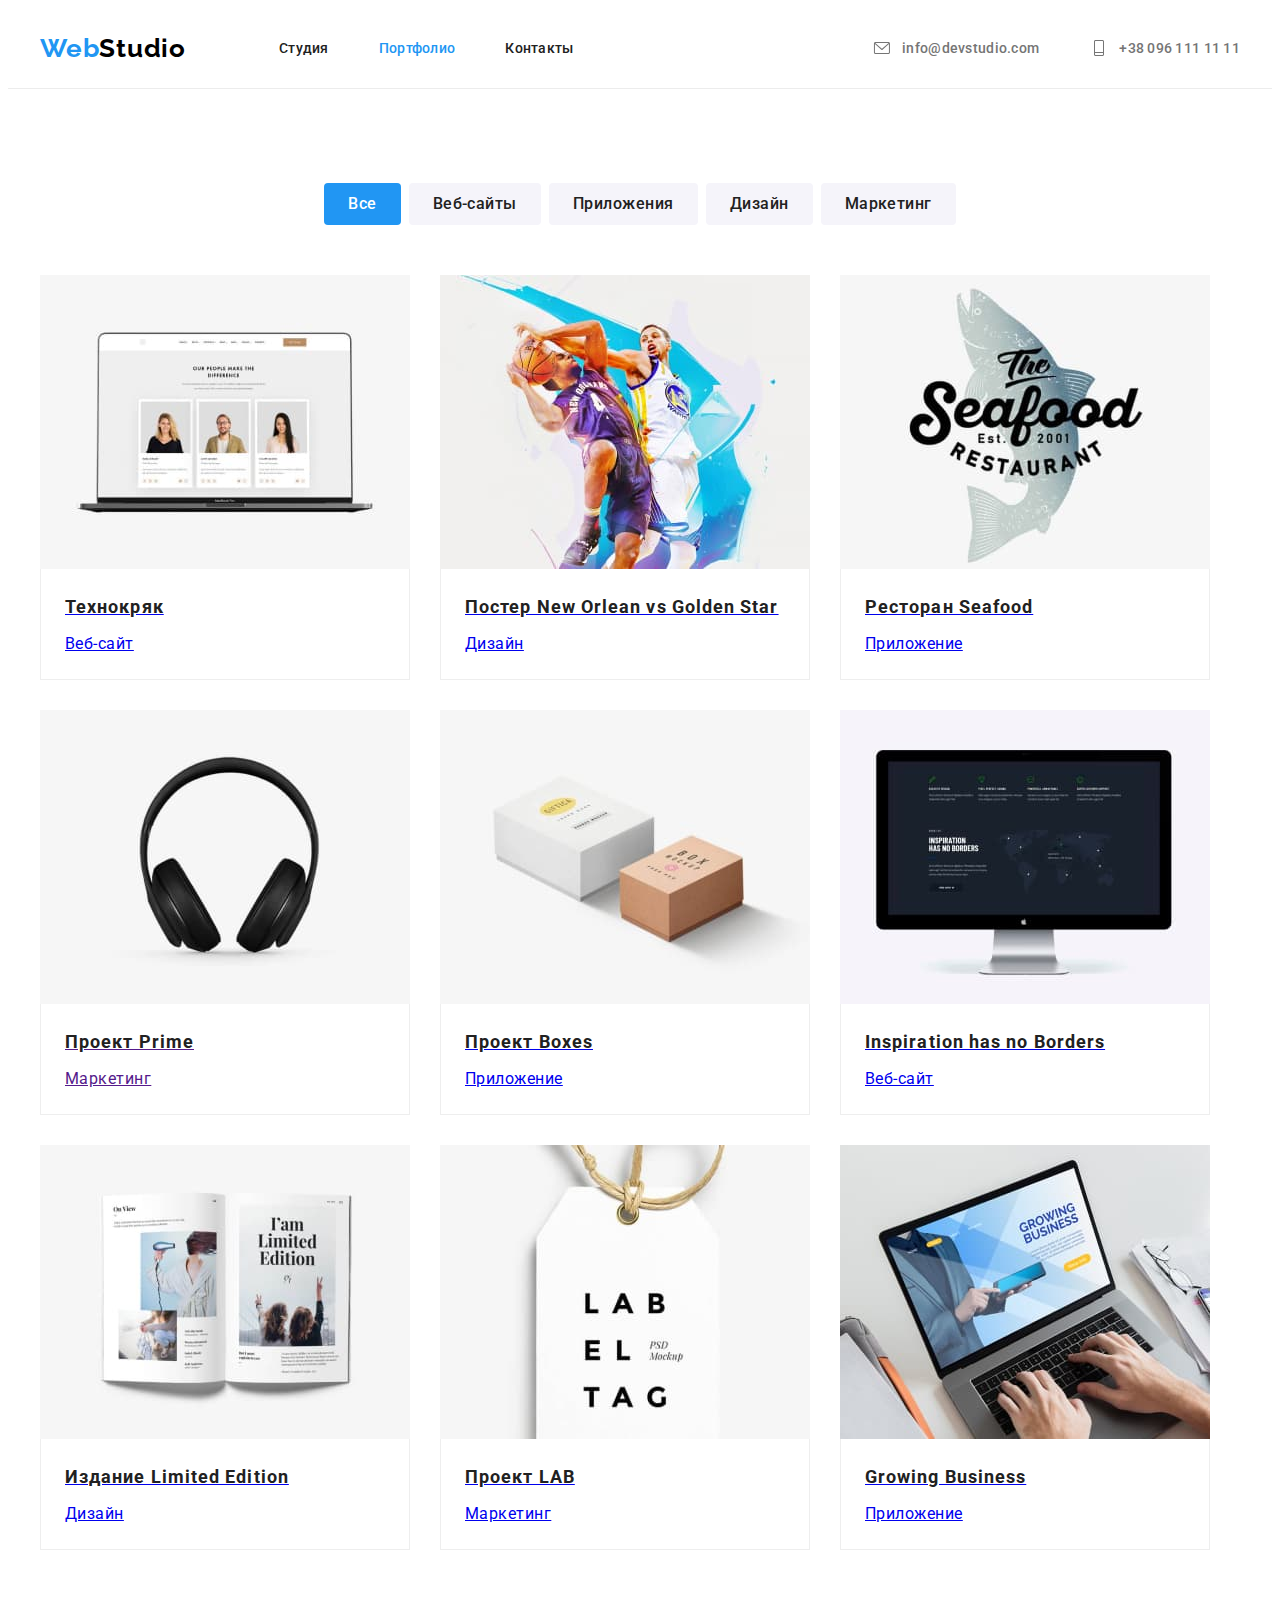
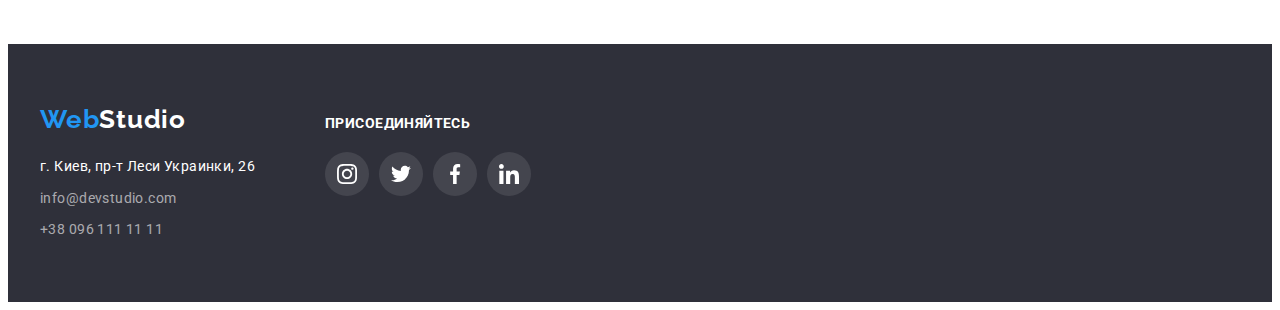
==== portfolio.html @ 07327b06 "hw 4" ====
<!DOCTYPE html>
<html lang="ru">

<head>
    <meta charset="UTF-8">
    <meta http-equiv="X-UA-Compatible" content="IE=edge">
    <meta name="viewport" content="width=device-width, initial-scale=1.0">
    <title>Web Studio</title>
    <link
        href="https://fonts.googleapis.com/css2?family=Raleway:wght@700&family=Roboto:wght@400;500;700;900&display=swap"
        rel="stylesheet">
    <link rel="stylesheet" href="https://cdnjs.cloudflare.com/ajax/libs/modern-normalize/1.1.0/modern-normalize.min.css"
            integrity="sha512-wpPYUAdjBVSE4KJnH1VR1HeZfpl1ub8YT/NKx4PuQ5NmX2tKuGu6U/JRp5y+Y8XG2tV+wKQpNHVUX03MfMFn9Q=="
            crossorigin="anonymous" referrerpolicy="no-referrer" />
    <link rel="stylesheet" href="./css/style.css">
</head>

<body>
    
    
    <header class="header">
        <div class="container">
            <a href="./index.html" lang="en" class="logo">Web<span class="logo-header">Studio</span></a>
            <nav>
                <ul class="nav-list">
                    <li><a href="./index.html" class="nav-list-link">Студия</a></li>
                    <li><a href="./portfolio.html" class="active nav-list-link">Портфолио</a></li>
                    <li><a href="#" class="nav-list-link">Контакты</a></li>
                </ul>
            </nav>
            <ul class="contact-list">
                <li class="contact-list-item">
    
                    <a href="mailto:info@devstudio.com" class="header-link">
                        <svg class="contact-icon" height="12">
                            <use href="./image/symbol-defs.svg#icon-amail"></use>
                        </svg>
                        info@devstudio.com</a>
                </li>
    
                <li class="contact-list-item">
                    <a href="tel:+380961111111" class="header-link">
                        <svg class="contact-icon" height="16">
                            <use href="./image/symbol-defs.svg#icon-phone"></use>
                        </svg>
                        +38 096 111 11 11</a>
                </li>
            </ul>
        </div>
    </header>

    <main>
        
            <section class="portfolio-section">
                <div class="container">
                <h1 class="visually-hidden">Наши работы</h1>
                <ul class="portfolio-nav-list">
                    <li class="portfolio-nav-list-iteam"><button type="button" class="active-portfolio-button">Все</button></li>
                    <li class="portfolio-nav-list-iteam"><button type="button">Веб-сайты</button></li>
                    <li class="portfolio-nav-list-iteam"><button type="button">Приложения</button></li>
                    <li class="portfolio-nav-list-iteam"><button type="button">Дизайн</button></li>
                    <li class="portfolio-nav-list-iteam"><button type="button">Маркетинг</button></li>
                </ul>

                <ul class="portfolio-section-list">
                    <li class="portfolio-section-list-iteam">
                        <a href="#" class="portfolio-section-list-link">
                        <img src="./image/portfolio/tehno-crack.jpg" alt="Технокряк" width="370" height="294">
                        <div class="portfolio-card-content">
                        <h2 class="title-text">Технокряк</h2>
                        <p>Веб-сайт</p>
                        </div>
                        </a>
                    </li>
                    <li class="portfolio-section-list-iteam">
                        <a href="#" class="portfolio-section-list-link">
                        <img src="./image/portfolio/post.jpg" alt="Постер New Orlean vs Golden Star" width="370" height="294">
                        <div class="portfolio-card-content">
                        <h2 class="title-text">Постер New Orlean vs Golden Star</h2>
                        <p>Дизайн</p>
                        </div>
                        </a>
                    </li>
                    <li class="portfolio-section-list-iteam">
                        <a href="#" class="portfolio-section-list-link">
                        <img src="./image/portfolio/restaurant.jpg" alt="Ресторан Seafood">
                        <div class="portfolio-card-content">
                        <h2 class="title-text">Ресторан Seafood</h2>
                        <p>Приложение</p>
                        </div>
                        </a>
                    </li>
                    <li class="portfolio-section-list-iteam">
                        <a href="" class="portfolio-section-list-link">
                        <img src="./image/portfolio/project-prime.jpg" alt="Проект Prime">
                        <div class="portfolio-card-content">
                        <h2 class="title-text">Проект Prime</h2>
                        <p>Маркетинг</p>
                        </div>
                        </a>
                    </li>
                    <li class="portfolio-section-list-iteam">
                        <a href="#" class="portfolio-section-list-link">
                        <img src="./image/portfolio/project-boxes.jpg" alt="Проект Boxes">
                        <div class="portfolio-card-content">
                        <h2 class="title-text">Проект Boxes</h2>
                        <p>Приложение</p>
                        </div>
                        </a>
                    </li>
                    <li class="portfolio-section-list-iteam">
                        <a href="#" class="portfolio-section-list-link">
                        <img src="./image/portfolio/inspiration-has-on-borders.jpg" alt="Inspiration has no Borders">
                        <div class="portfolio-card-content">
                        <h2 class="title-text">Inspiration has no Borders</h2>
                        <p>Веб-сайт</p>
                        </div>
                        </a>
                    </li>
                    <li class="portfolio-section-list-iteam">
                        <a href="#" class="portfolio-section-list-link">
                        <img src="./image/portfolio/limited-edishion-book.jpg" alt="Издание Limited Edition">
                        <div class="portfolio-card-content">
                        <h2 class="title-text">Издание Limited Edition</h2>
                        <p>Дизайн</p>
                        </div>
                        </a>
                    </li>
                    <li class="portfolio-section-list-iteam">
                        <a href="#" class="portfolio-section-list-link">
                        <img src="./image/portfolio/project-lab.jpg" alt="Проект LAB">
                        <div class="portfolio-card-content">
                        <h2 class="title-text">Проект LAB</h2>
                        <p>Маркетинг</p>
                        </div>
                        </a>
                    </li>
                    <li class="portfolio-section-list-iteam">
                        <a href="#" class="portfolio-section-list-link">
                        <img src="./image/portfolio/growing-business.jpg" alt="Growing Business">
                        <div class="portfolio-card-content">
                        <h2 class="title-text">Growing Business</h2>
                        <p>Приложение</p>
                        </div>
                        </a>
                    </li>
                </ul>
            </div>
            </section>
        


    </main>

    <!--Контакты-->
    
    <footer class="footer">
        <div class="container footer-container">
            <div class="address-group">
                <a href="./index.html" lang="en" class="logo">Web<span class="logo-footer">Studio</span></a>
                <address class="address">
                    <ul class="address-list">
                        <li class="address-list-item">г. Киев, пр-т Леси Украинки, 26</li>
                        <li class="address-list-item"><a href="mailto:info@devstudio.com"
                                class=address-list-link>info@devstudio.com</a></li>
                        <li class="address-list-item"><a href="tel:+380961111111" class=address-list-link>+38 096 111 11
                                11</a></li>
                    </ul>
    
                </address>
            </div>
            <div class="social-network-group">
                <p>присоединяйтесь</p>
                <ul class="footer-social-network-list">
                    <li class="footer-social-network-item">
                        <a href="#" class="social-network-link" alt="instagram">
                            <svg class="social-network-icon">
                                <use href="./image/symbol-defs.svg#icon-instagram"></use>
                            </svg>
                        </a>
                    </li>
                    <li class="footer-social-network-item">
                        <a href="#" class="social-network-link" alt="twitter">
                            <svg class="social-network-icon">
                                <use href="./image/symbol-defs.svg#icon-twitter"></use>
                            </svg>
                        </a>
                    </li>
                    <li class="footer-social-network-item">
                        <a href="#" class="social-network-link">
                            <svg class="social-network-icon" alt="facebook">
                                <use href="./image/symbol-defs.svg#icon-facebook"></use>
                            </svg>
                        </a>
                    </li>
                    <li class="footer-social-network-item">
                        <a href="#" class="social-network-link">
                            <svg class="social-network-icon" alt="linkedin">
                                <use href="./image/symbol-defs.svg#icon-linkedin"></use>
                            </svg>
                        </a>
                    </li>
                </ul>
    
            </div>
        </div>
    </footer>
    

</body>

</html>
---- css/style.css ----
/* Базовые стили */
:root {
  --main-text-color: #757575;
  --title-text-color: #212121;
  --link-text-color: #2196f3;
  --white-color: #ffffff;
  --logo-hedeader-color: #000000;
  --background-footer-color: #2f303a;
  --address-link-color: rgb(255, 255, 255, 0.6);
  --background-footer-social-link: rgb(255, 255, 255, 0.1);
  --background-color-primery: #f5f4fa;
  --border-portfolio-color: #eeeeee;
  --svg-icon-color: #afb1b8;

  --main-text-family: roboto;
  --main-text-weight: 400;
}

body {
  background-color: var(--white-color);
  color: var(--main-text-color);

  font-family: var(--main-text-family);
  font-weight: var(--main-text-weight);
  font-style: normal;
}

h1,
h2,
h3,
h4,
h5,
h6,
p,
ul,
li {
  margin: 0;
  padding: 0;
}

img {
  display: block;
  max-width: 100%;
  height: auto;
}
.container {
  width: 1200px;
  padding-left: 15px;
  padding-right: 15px;
  margin-left: auto;
  margin-right: auto;
}

.logo,
.address-list-link,
.header-link {
  text-decoration: none;
}
.nav-list a {
  text-decoration: none;
}

.nav-list,
.contact-list,
.our-pluses-list,
.our-work-list,
.our-team-list,
.address-list,
.portfolio-nav-list,
.portfolio-section-list,
.our-clients-list,
.social-network-list,
.footer-social-network-list {
  list-style: none;
}

/* All pages styles */
.header .logo {
  padding-top: 24px;
  padding-bottom: 24px;

  color: var(--link-text-color);
  font-family: Raleway;
  font-style: normal;
  font-weight: 700;
  font-size: 26px;
  line-height: 1.19;
  letter-spacing: 0.03em;
}
.logo-header {
  color: var(--logo-hedeader-color);
}
.footer .logo {
  color: var(--link-text-color);
  font-family: Raleway;
  font-style: normal;
  font-weight: 700;
  font-size: 26px;
  line-height: 1.19;
  letter-spacing: 0.03em;
}
.logo-footer {
  color: var(--white-color);
}

.title-text {
  color: var(--title-text-color);
}

.nav-list a {
  color: var(--title-text-color);
  font-weight: 500;
  font-size: 14px;
  line-height: 16px;
  letter-spacing: 0.02em;
}
.header-link {
  color: var(--main-text-color);
  font-weight: 500;
  font-size: 14px;
  line-height: 16px;
  letter-spacing: 0.02em;

  display: flex;
}
.header-link:hover,
.header-link:focus,
.nav-list-link:hover,
.nav-list-link:focus {
  color: var(--link-text-color);
}
.nav-list .active {
  color: var(--link-text-color);
}

.footer {
  background-color: var(--background-footer-color);
  padding-top: 60px;
  padding-bottom: 60px;
}
.address {
  color: var(--white-color);
  font-size: 14px;
  line-height: 1.71;
  letter-spacing: 0.03em;
  font-style: normal;
}

.address-list-link {
  color: var(--address-link-color);
}
.address-list-link:hover,
.address-list-link:focus {
  color: var(--link-text-color);
}

.footer .logo {
  display: inline-block;
  margin-bottom: 20px;
}
.address-list-item:not(:last-child) {
  margin-bottom: 8px;
}

.footer-container {
  display: flex;

  align-items: baseline;
}

.social-network-group p {
  margin-bottom: 20px;

  color: var(--white-color);

  font-weight: 700;
  font-size: 14px;
  line-height: 1.14;
  letter-spacing: 0.03em;
  text-transform: uppercase;
}

.footer-social-network-list {
  display: flex;
}

.footer-social-network-item:not(:last-child) {
  margin-right: 10px;
}
.footer .social-network-link {
  background-color: var(--background-footer-social-link);

  display: flex;
  justify-content: center;
  align-items: center;
}

.social-network-group {
  margin-left: 70px;
}

.footer .social-network-icon {
  fill: var(--white-color);
}

/* Main page styles */
/* Hedear styles */
.header {
  border-bottom: 1px solid #ececec;
}

.header .container {
  display: flex;
  align-items: center;
}

.nav-list {
  display: flex;
  margin-left: 93px;
}
.nav-list a {
  display: block;
  padding-top: 32px;
  padding-bottom: 32px;
}
.nav-list > li:not(:last-child) {
  margin-right: 50px;
}
.contact-list {
  display: flex;
  margin-left: auto;
}
.contact-list > li:not(:last-child) {
  margin-right: 50px;
}
contact-list-item {
  padding-top: 32px;
  padding-bottom: 32px;
}
.contact-icon {
  max-width: 20px;
  margin-right: 10px;

  fill: var(--main-text-color);
}

.header-link {
  display: flex;
  align-items: center;
}

.header-link:hover .contact-icon,
.header-link:focus .contact-icon {
  fill: var(--link-text-color);
}
.hero {
  padding-top: 200px;
  padding-bottom: 200px;
  color: var(--white-color);
  background-image: linear-gradient(
      to right,
      rgb(47, 48, 58, 0.4),
      rgb(47, 48, 58, 0.4)
    ),
    url(../image/hero.jpg);

  text-align: center;

  min-width: 1600px;
  height: 600px;
  margin-left: auto;
  margin-right: auto;
  background-repeat: no-repeat;
  background-position: center;
}

.title-hero {
  width: 696px;
  height: 120px;
  margin-left: auto;
  margin-right: auto;

  font-weight: 900;
  font-size: 44px;
  line-height: 1.36;
  text-align: center;
  vertical-align: baseline;
  letter-spacing: 0.06em;
  text-transform: uppercase;
}
.button-hero {
  min-width: 200px;
  height: 50px;
  border-radius: 4px;
  border-color: transparent;
  margin-top: 30px;

  background-color: var(--link-text-color);
  color: var(--white-color);

  font-family: inherit;
  font-style: inherit;
  font-weight: 700;
  font-size: 16px;
  line-height: 1.88;
  align-items: center;
  text-align: center;
  letter-spacing: 0.06em;
  cursor: pointer;
}

/* our pluses */
.visually-hidden {
  position: absolute;
  width: 1px;
  height: 1px;
  margin: -1px;
  border: 0;
  padding: 0;

  white-space: nowrap;
  clip-path: inset(100%);
  clip: rect(0 0 0 0);
  overflow: hidden;
}
.our-pluses {
  padding-top: 94px;
  padding-bottom: 94px;
}
.our-pluses h3 {
  margin-bottom: 10px;

  font-weight: 700;
  font-size: 14px;
  line-height: 1.14;
  letter-spacing: 0.03em;
  text-transform: uppercase;
}
.our-pluses p {
  font-size: 14px;
  line-height: 1.71;
  letter-spacing: 0.03em;
}

.our-pluses-list {
  display: flex;
  flex-wrap: wrap;
}

.our-pluses-list-iteam {
  width: 270px;
  margin-right: 30px;
}
.our-pluses-list-iteam:last-child {
  margin-right: 0;
}

.plus-icon-box {
  background-color: var(--background-color-primery);
  height: 120px;
  margin-bottom: 30px;

  display: flex;
  justify-content: center;
  align-items: center;

  border-radius: 4px;
}

.plus-icon {
  width: 70px;
  height: 70px;
}

.our-work h2,
.our-team h2,
.our-clients h2 {
  margin-bottom: 50px;

  font-weight: 700;
  font-size: 36px;
  line-height: 1.17;
  text-align: center;
  letter-spacing: 0.03em;
}

.our-work {
  padding-bottom: 94px;
}

.our-work-list {
  display: flex;
  flex-wrap: wrap;
}
.our-work-direction:not(:last-child) {
  margin-right: 30px;
}

.our-team h3 {
  margin-top: 30px;
  margin-bottom: 10px;

  font-weight: 500;
  font-size: 16px;
  line-height: 1.19;
  text-align: center;
  letter-spacing: 0.03em;
}
.our-team p {
  margin-bottom: 16px;

  font-size: 16px;
  line-height: 1.19;
  text-align: center;
  letter-spacing: 0.03em;
}

.our-team {
  background-color: var(--background-color-primery);
  padding-top: 94px;
  padding-bottom: 94px;
}
.our-team li {
  background-color: var(--white-color);
}

.our-team-list {
  display: flex;
  flex-wrap: wrap;
}

.prof-cards {
  border-radius: 4px;
  box-shadow: 0px 4px 4px 0px rgba(0, 0, 0, 0.25);
}
.prof-cards:not(:last-child) {
  margin-right: 30px;
}

.social-network-list {
  margin-right: 32px;
  margin-left: 32px;
  margin-bottom: 30px;

  display: flex;
  justify-content: space-between;
}

.social-network-link {
  display: block;
  width: 44px;
  height: 44px;

  border-radius: 50%;

  display: flex;
  justify-content: center;
  align-items: center;
}

.social-network-icon {
  width: 20px;
  height: 20px;

  fill: var(--svg-icon-color);
}

.social-network-link:hover,
.social-network-link:focus {
  background-color: var(--link-text-color);
}

.social-network-link:hover .social-network-icon,
.social-network-link:focus .social-network-icon {
  background-color: var(--link-text-color);
  fill: var(--border-portfolio-color);
}

/* Our clients */

.our-clients {
  padding-top: 94px;
  padding-bottom: 94px;
}

.our-clients-list {
  display: flex;
  justify-content: space-between;
}

.client-link {
  width: 170px;
  height: 92px;

  padding-top: 16px;
  padding-bottom: 16px;
  padding-left: 32px;
  padding-right: 32px;

  display: flex;
  justify-content: center;
  align-items: center;

  border: 1px solid var(--svg-icon-color);
  border-radius: 4px;
}

.client-label {
  width: 106px;
  height: 60px;

  fill: var(--svg-icon-color);
}

.client-link:hover,
.client-link:focus {
  border-color: var(--link-text-color);
  cursor: pointer;
}

.client-link:hover .client-label,
.client-link:focus .client-label {
  fill: var(--link-text-color);
  cursor: pointer;
}

/* Portfolio */

.portfolio-section {
  padding-top: 94px;
  padding-bottom: 94px;
}
.portfolio-nav-list {
  display: flex;
  justify-content: center;

  margin-bottom: 50px;
}

.portfolio-nav-list button {
  padding: 6px 22px;
  border-radius: 4px;
  border-color: transparent;

  background-color: var(--background-color-primery);
  color: var(--title-text-color);

  font-family: inherit;
  font-style: inherit;
  font-weight: 500;
  font-size: 16px;
  line-height: 1.62;
  text-align: center;
  letter-spacing: 0.03em;

  cursor: pointer;
}

.portfolio-section-list-link {
  display: block;
}

.portfolio-section-list-link:hover,
.portfolio-section-list-link:focus {
  box-shadow: 0px 4px 4px 0px rgba(0, 0, 0, 0.25);
}
.portfolio-nav-list-iteam:not(:last-child) {
  margin-right: 8px;
}

.portfolio-nav-list button:hover,
.portfolio-nav-list button:focus {
  background-color: var(--link-text-color);
  color: var(--white-color);
  box-shadow: 0px 4px 4px 0px rgba(0, 0, 0, 0.25);
}
.portfolio-nav-list .active-portfolio-button {
  background-color: var(--link-text-color);
  color: var(--white-color);
}
.portfolio-section h2 {
  margin-bottom: 4px;

  font-weight: 700;
  font-size: 18px;
  line-height: 2;
  letter-spacing: 0.06em;
}
.portfolio-section p {
  font-size: 16px;
  line-height: 1.87;
  letter-spacing: 0.03em;
}
.portfolio-card-content {
  padding-top: 20px;
  padding-bottom: 20px;
  padding-left: 24px;
  padding-right: 24px;

  border-left: 1px solid var(--border-portfolio-color);
  border-right: 1px solid var(--border-portfolio-color);
  border-bottom: 1px solid var(--border-portfolio-color);
}

.portfolio-section-list {
  display: flex;
  flex-wrap: wrap;
}

.portfolio-section-list-iteam {
  width: calc ((100% - 60px) / 3);
  margin-right: 30px;
  margin-bottom: 30px;
}
.portfolio-section-list-iteam:nth-child(3n) {
  margin-right: 0;
}
.portfolio-section-list-iteam:nth-last-child(-n + 3) {
  margin-bottom: 0;
}
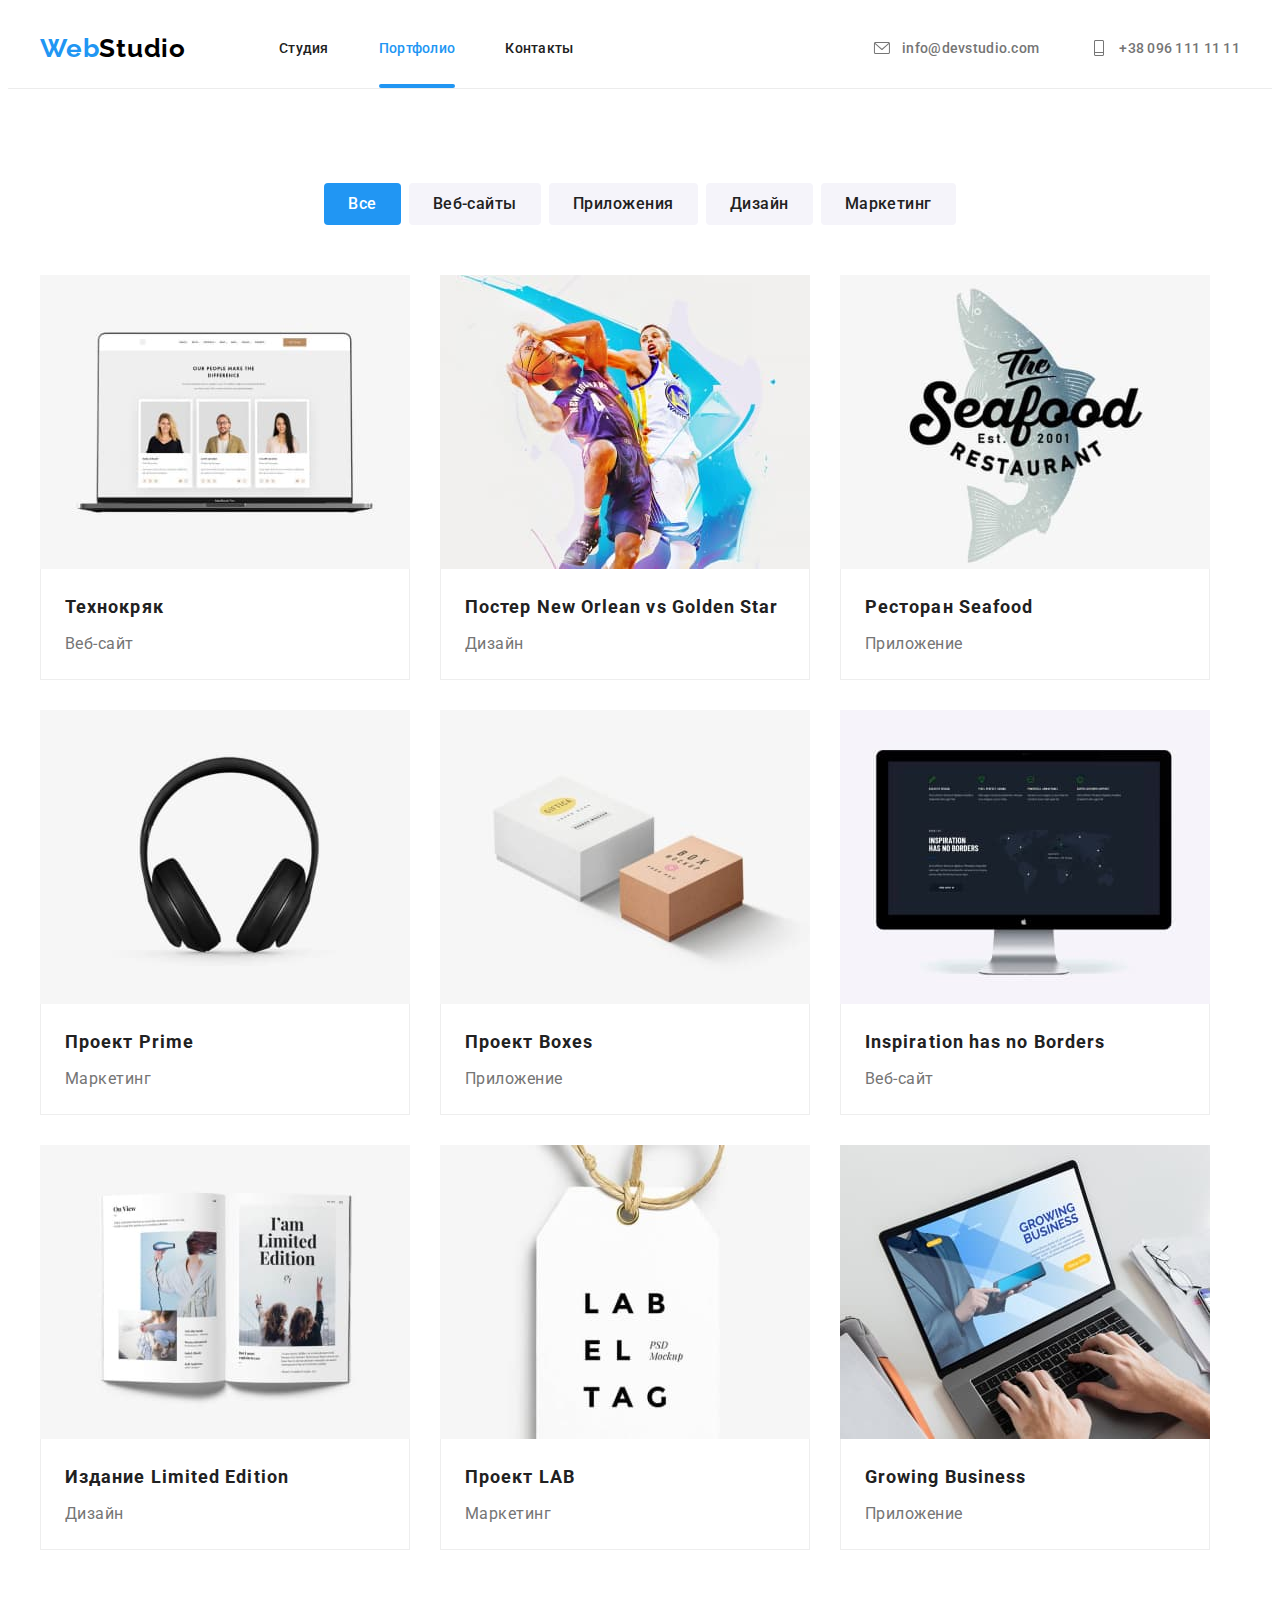
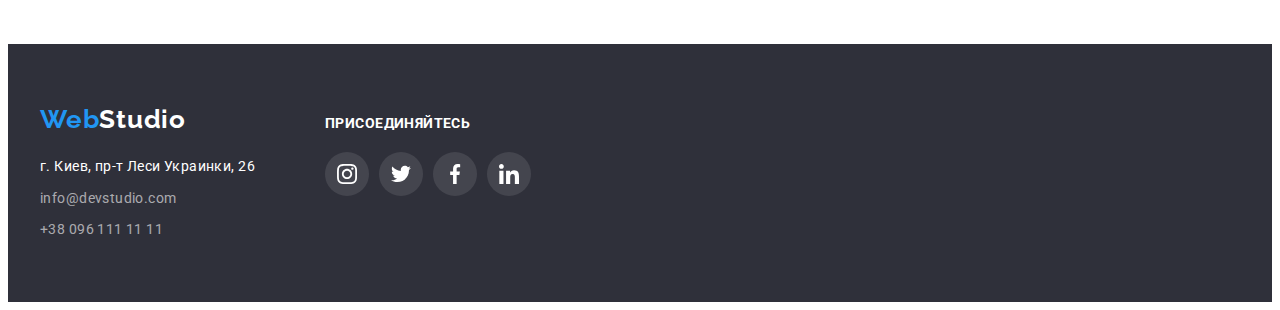
==== commit bd791ff4: "осталась модалка" ====
--- a/portfolio.html
+++ b/portfolio.html
@@ -65,7 +65,12 @@
                 <ul class="portfolio-section-list">
                     <li class="portfolio-section-list-iteam">
                         <a href="#" class="portfolio-section-list-link">
-                        <img src="./image/portfolio/tehno-crack.jpg" alt="Технокряк" width="370" height="294">
+                        <div class="portfolio-card-img">                      
+                            <img src="./image/portfolio/tehno-crack.jpg" alt="Технокряк" width="370" height="294">
+                            <p class="overlay"> Технокряк это современная площадка распространения коронавируса.
+                                Компании используют эту платформу для цифрового шпионажа и атак на
+                                защищённые сервера конкурентов.</p>
+                        </div>
                         <div class="portfolio-card-content">
                         <h2 class="title-text">Технокряк</h2>
                         <p>Веб-сайт</p>
@@ -74,7 +79,12 @@
                     </li>
                     <li class="portfolio-section-list-iteam">
                         <a href="#" class="portfolio-section-list-link">
+                        <div class="portfolio-card-img">
                         <img src="./image/portfolio/post.jpg" alt="Постер New Orlean vs Golden Star" width="370" height="294">
+                        <p class="overlay"> Технокряк это современная площадка распространения коронавируса.
+                            Компании используют эту платформу для цифрового шпионажа и атак на
+                            защищённые сервера конкурентов.</p>
+                        </div>
                         <div class="portfolio-card-content">
                         <h2 class="title-text">Постер New Orlean vs Golden Star</h2>
                         <p>Дизайн</p>
@@ -83,7 +93,13 @@
                     </li>
                     <li class="portfolio-section-list-iteam">
                         <a href="#" class="portfolio-section-list-link">
+                        <div class="portfolio-card-img">
                         <img src="./image/portfolio/restaurant.jpg" alt="Ресторан Seafood">
+                        <p class="overlay"> Технокряк это современная площадка распространения коронавируса.
+                            Компании используют эту платформу для цифрового шпионажа и атак на
+                            защищённые сервера конкурентов.</p>
+                        </div>
+
                         <div class="portfolio-card-content">
                         <h2 class="title-text">Ресторан Seafood</h2>
                         <p>Приложение</p>
@@ -92,7 +108,13 @@
                     </li>
                     <li class="portfolio-section-list-iteam">
                         <a href="" class="portfolio-section-list-link">
+                        <div class="portfolio-card-img">
                         <img src="./image/portfolio/project-prime.jpg" alt="Проект Prime">
+                        <p class="overlay"> Технокряк это современная площадка распространения коронавируса.
+                            Компании используют эту платформу для цифрового шпионажа и атак на
+                            защищённые сервера конкурентов.</p>
+                        </div>
+
                         <div class="portfolio-card-content">
                         <h2 class="title-text">Проект Prime</h2>
                         <p>Маркетинг</p>
@@ -101,7 +123,13 @@
                     </li>
                     <li class="portfolio-section-list-iteam">
                         <a href="#" class="portfolio-section-list-link">
+                        <div class="portfolio-card-img">
                         <img src="./image/portfolio/project-boxes.jpg" alt="Проект Boxes">
+                        <p class="overlay"> Технокряк это современная площадка распространения коронавируса.
+                            Компании используют эту платформу для цифрового шпионажа и атак на
+                            защищённые сервера конкурентов.</p>
+                        </div>
+
                         <div class="portfolio-card-content">
                         <h2 class="title-text">Проект Boxes</h2>
                         <p>Приложение</p>
@@ -110,7 +138,13 @@
                     </li>
                     <li class="portfolio-section-list-iteam">
                         <a href="#" class="portfolio-section-list-link">
+                        <div class="portfolio-card-img">
                         <img src="./image/portfolio/inspiration-has-on-borders.jpg" alt="Inspiration has no Borders">
+                        <p class="overlay"> Технокряк это современная площадка распространения коронавируса.
+                            Компании используют эту платформу для цифрового шпионажа и атак на
+                            защищённые сервера конкурентов.</p>
+                        </div>
+
                         <div class="portfolio-card-content">
                         <h2 class="title-text">Inspiration has no Borders</h2>
                         <p>Веб-сайт</p>
@@ -119,7 +153,13 @@
                     </li>
                     <li class="portfolio-section-list-iteam">
                         <a href="#" class="portfolio-section-list-link">
+                        <div class="portfolio-card-img">
                         <img src="./image/portfolio/limited-edishion-book.jpg" alt="Издание Limited Edition">
+                        <p class="overlay"> Технокряк это современная площадка распространения коронавируса.
+                            Компании используют эту платформу для цифрового шпионажа и атак на
+                            защищённые сервера конкурентов.</p>
+                        </div>
+
                         <div class="portfolio-card-content">
                         <h2 class="title-text">Издание Limited Edition</h2>
                         <p>Дизайн</p>
@@ -128,7 +168,13 @@
                     </li>
                     <li class="portfolio-section-list-iteam">
                         <a href="#" class="portfolio-section-list-link">
+                        <div class="portfolio-card-img">
                         <img src="./image/portfolio/project-lab.jpg" alt="Проект LAB">
+                        <p class="overlay"> Технокряк это современная площадка распространения коронавируса.
+                            Компании используют эту платформу для цифрового шпионажа и атак на
+                            защищённые сервера конкурентов.</p>
+                        </div>
+
                         <div class="portfolio-card-content">
                         <h2 class="title-text">Проект LAB</h2>
                         <p>Маркетинг</p>
@@ -137,7 +183,13 @@
                     </li>
                     <li class="portfolio-section-list-iteam">
                         <a href="#" class="portfolio-section-list-link">
+                        <div class="portfolio-card-img">
                         <img src="./image/portfolio/growing-business.jpg" alt="Growing Business">
+                        <p class="overlay"> Технокряк это современная площадка распространения коронавируса.
+                        Компании используют эту платформу для цифрового шпионажа и атак на
+                        защищённые сервера конкурентов.</p>
+                        </div>
+
                         <div class="portfolio-card-content">
                         <h2 class="title-text">Growing Business</h2>
                         <p>Приложение</p>
--- a/css/style.css
+++ b/css/style.css
@@ -14,6 +14,8 @@
 
   --main-text-family: roboto;
   --main-text-weight: 400;
+
+  --cubic: cubic-bezier(0.4, 0, 0.2, 1);
 }
 
 body {
@@ -123,6 +125,13 @@
 
   display: flex;
 }
+
+.header-link,
+.nav-list-link,
+.address-list-link {
+  transition: color 250ms var(--cubic);
+}
+
 .header-link:hover,
 .header-link:focus,
 .nav-list-link:hover,
@@ -242,6 +251,8 @@
   margin-right: 10px;
 
   fill: var(--main-text-color);
+
+  transition: fill 250ms var(--cubic);
 }
 
 .header-link {
@@ -253,6 +264,25 @@
 .header-link:focus .contact-icon {
   fill: var(--link-text-color);
 }
+
+.nav-list-link {
+  position: relative;
+}
+
+.active::after {
+  position: absolute;
+  bottom: 0;
+  left: 0;
+
+  content: "";
+  display: block;
+
+  width: 100%;
+  height: 4px;
+  background-color: var(--link-text-color);
+  border-radius: 2px;
+}
+
 .hero {
   padding-top: 200px;
   padding-bottom: 200px;
@@ -396,6 +426,30 @@
   margin-right: 30px;
 }
 
+.our-work-direction {
+  position: relative;
+}
+.our-work-title {
+  position: absolute;
+  bottom: 0;
+
+  display: block;
+  width: 100%;
+  height: 70px;
+
+  background-color: rgb(47, 48, 58, 0.8);
+
+  padding-top: 27px;
+  padding-bottom: 27px;
+  color: var(--white-color);
+  font-weight: 700;
+  font-size: 14px;
+  line-height: 1.14;
+  text-align: center;
+  letter-spacing: 0.03em;
+  text-transform: uppercase;
+}
+
 .our-team h3 {
   margin-top: 30px;
   margin-bottom: 10px;
@@ -456,6 +510,8 @@
   display: flex;
   justify-content: center;
   align-items: center;
+
+  transition: background-color 250ms var(--cubic);
 }
 
 .social-network-icon {
@@ -463,6 +519,8 @@
   height: 20px;
 
   fill: var(--svg-icon-color);
+
+  transition: fill 250ms var(--cubic);
 }
 
 .social-network-link:hover,
@@ -472,7 +530,6 @@
 
 .social-network-link:hover .social-network-icon,
 .social-network-link:focus .social-network-icon {
-  background-color: var(--link-text-color);
   fill: var(--border-portfolio-color);
 }
 
@@ -503,6 +560,8 @@
 
   border: 1px solid var(--svg-icon-color);
   border-radius: 4px;
+
+  transition: border-color 250ms var(--cubic);
 }
 
 .client-label {
@@ -510,6 +569,8 @@
   height: 60px;
 
   fill: var(--svg-icon-color);
+
+  transition: fill 250ms var(--cubic);
 }
 
 .client-link:hover,
@@ -554,10 +615,15 @@
   letter-spacing: 0.03em;
 
   cursor: pointer;
+
+  transition: background-color 250ms var(--cubic), color 250ms var(--cubic),
+    box-shadow 250ms var(--cubic);
 }
 
 .portfolio-section-list-link {
   display: block;
+
+  transition: box-shadow 250ms var(--cubic);
 }
 
 .portfolio-section-list-link:hover,
@@ -618,3 +684,50 @@
 .portfolio-section-list-iteam:nth-last-child(-n + 3) {
   margin-bottom: 0;
 }
+
+.portfolio-section-list-link {
+  text-decoration: none;
+}
+
+.portfolio-section-list-link p {
+  color: var(--main-text-color);
+}
+
+.portfolio-card-img {
+  position: relative;
+  overflow: hidden;
+}
+
+.overlay {
+  position: absolute;
+  top: 0;
+  left: 0;
+
+  display: block;
+  width: 100%;
+  min-height: 100%;
+
+  background-color: rgba(33, 150, 243, 0.9);
+  padding: 63px 24px;
+
+  /* color: var(--white-color);
+  font-weight: 400;
+  font-size: 18px;
+  line-height: 1.58;
+  letter-spacing: 0.03em; */
+
+  transform: translateY(100%);
+}
+
+.portfolio-section-list-link:hover .overlay {
+  transform: translateY(0);
+  transition: transform 250ms var(--cubic);
+}
+
+.portfolio-section-list-link .overlay {
+  color: var(--white-color);
+  font-weight: 400;
+  font-size: 18px;
+  line-height: 1.58;
+  letter-spacing: 0.03em;
+}
